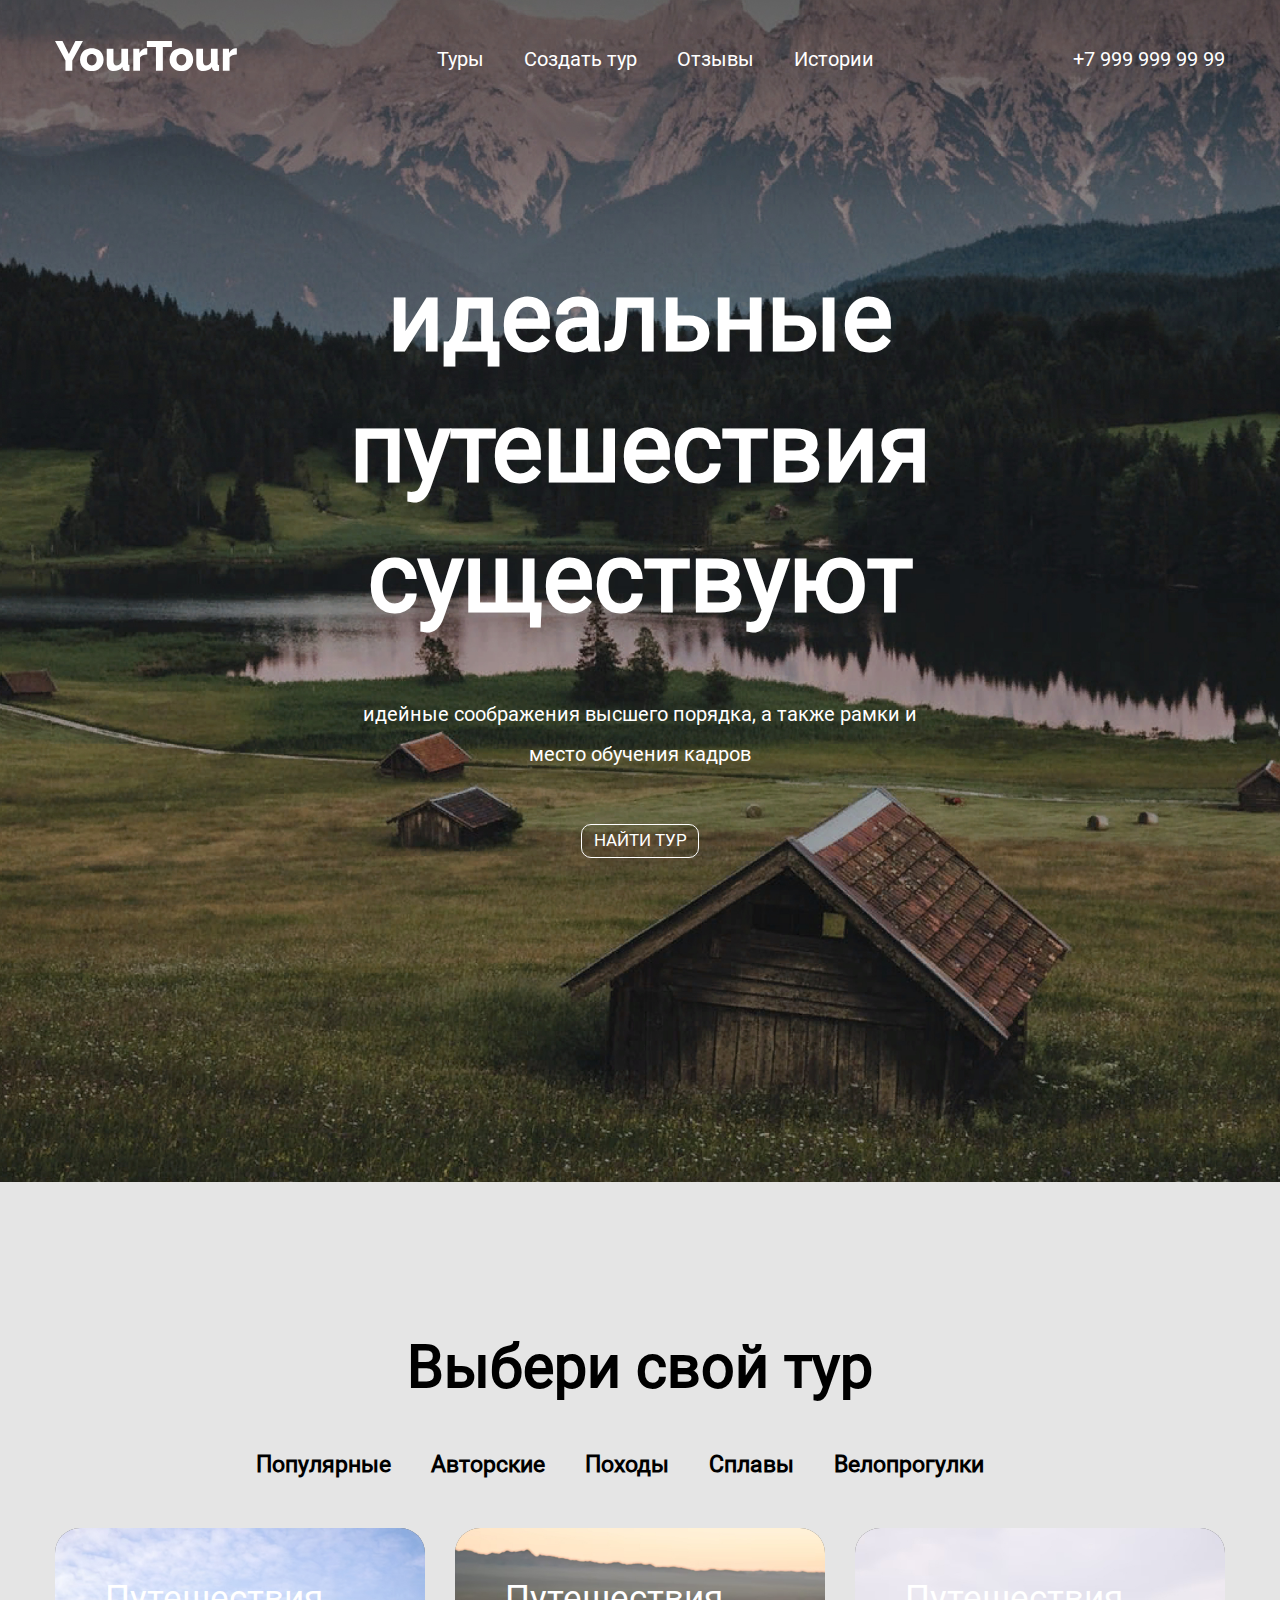
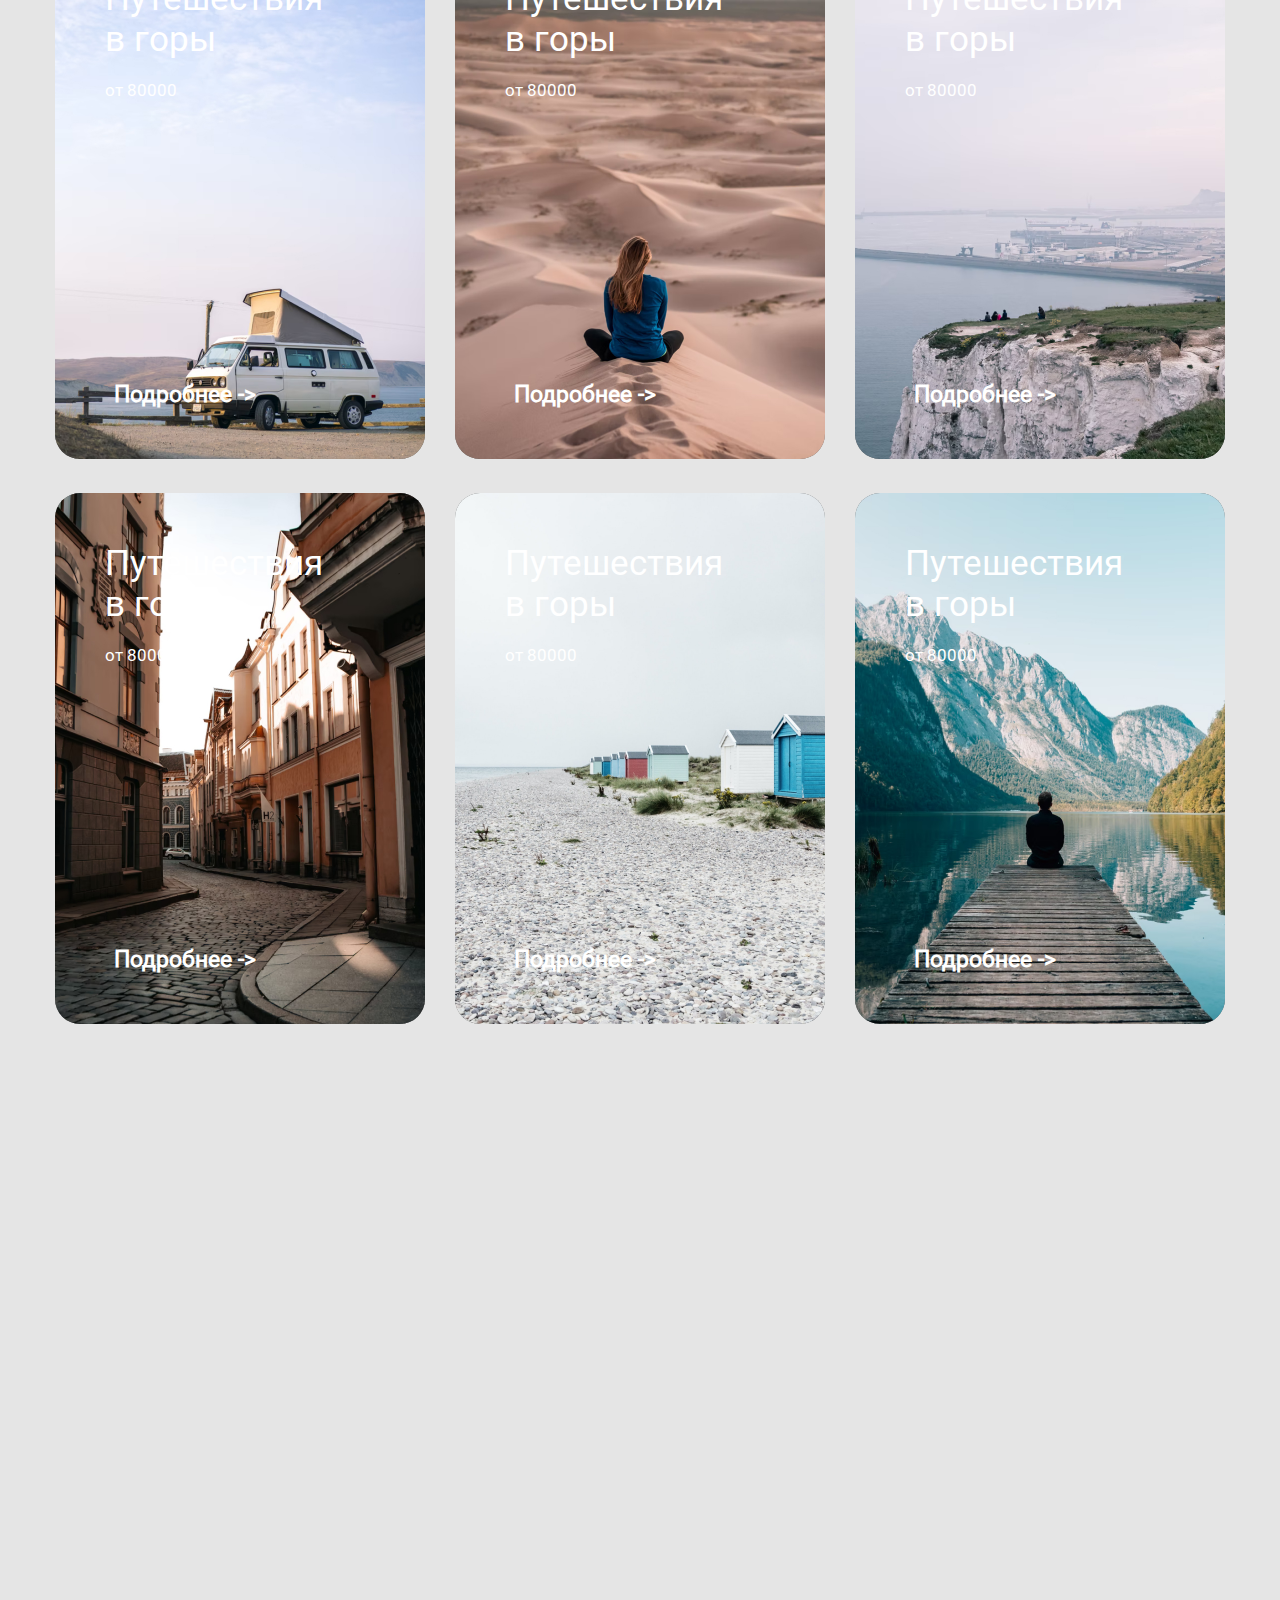
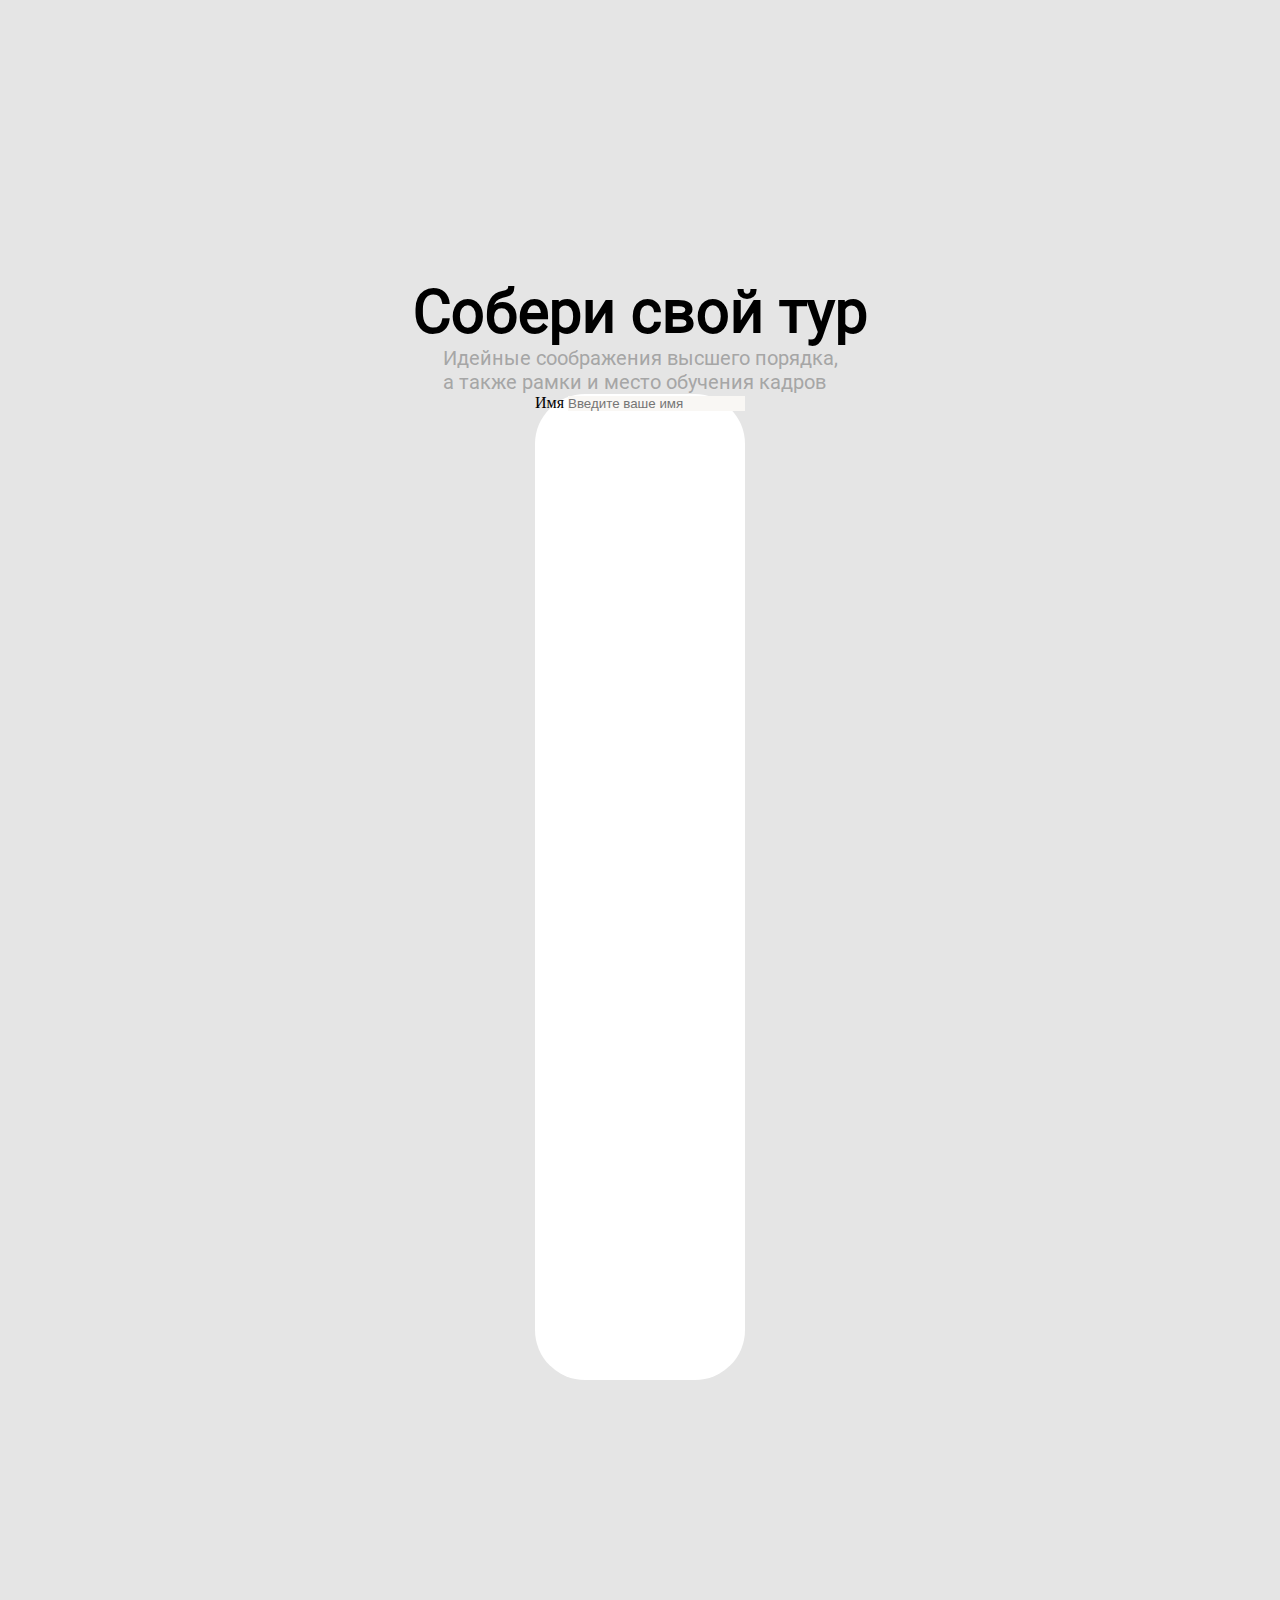
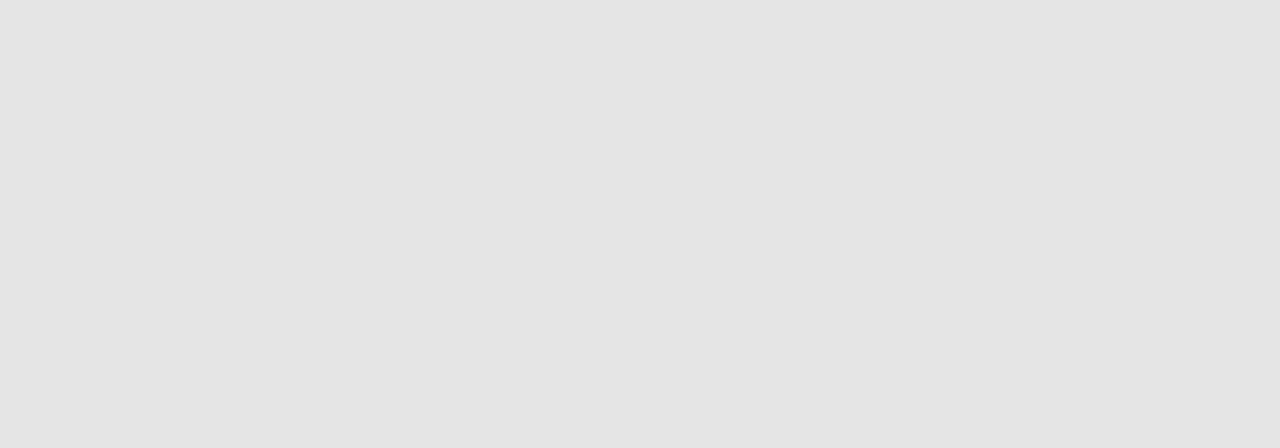
==== SNP/index.html @ 77f41a93 "Add files via upload" ====
<!DOCTYPE html>
<html lang="ru">
<head>
	<meta charset="UTF-8">
	<title>FE-internship</title>
	<link rel="stylesheet" href="./assets/css/style.css" type="text/css">
</head>
<body>
	<div class="wrapper">
    <div class="yourTour__page">
        <header>
          <div class="header__container container">
            <a href="#" class="header__logo"><img src="./assets/icons/YourTour.svg" alt="logo"></a>
            <nav class="header__menu">
              <div class="menu__body">
                <ul class="head-menu__list">
                  <li class="menu__item"><a class="menu__link" href="#">Туры</a></li>
                  <li class="menu__item"><a class="menu__link" href="#">Создать тур</a></li>
                  <li class="menu__item"><a class="menu__link" href="#">Отзывы</a></li>
                  <li class><a class="menu__link" href="#">Истории</a></li>
                </ul>
              </div>          
            </nav>
            <a href="#" class="header__telephone">
              +7 999 999 99 99
            </a>
          </div>
		    </header>
        <div class="yourTourpage">
          <div class="yourTourpage__container container">
            <div class="yourTourpage__body">
                <h1 class="yourTourpage__title">идеальные путешествия существуют</h1>
                <p class="yourTourpage__subtitle">идейные соображения высшего порядка, а также рамки и место обучения кадров</p>
                <a href="#" class="yourTourpage__button button">Найти тур</a>
            </div>
          </div> 
        </div>
    </div>

    <main>
      <section id = "ChooseYourTour__page" class="ChooseYourTour">
        <div class="chooseyourTour__container container">
          <div class="chooseYourTour__body">
            <h2 class="chooseYourTour__title title" >Выбери свой тур</h2>
            <ul class="CYT-menu__list">
              <li class="CYT__item"><a class="CYT__link" href="#ChooseYourTour__page">Популярные</a></li>
              <li class="CYT__item"><a class="CYT__link" href="#ChooseYourTour__page">Авторские</a></li>
              <li class="CYT__item"><a class="CYT__link" href="#ChooseYourTour__page">Походы</a></li>
              <li class="CYT__item"><a class="CYT__link" href="#ChooseYourTour__page">Сплавы</a></li>
              <li class="CYT__item"><a class="CYT__link" href="#ChooseYourTour__page">Велопрогулки</a></li>
            </ul>
            <ul class="CYT__Panels">
              <li class="CYT__panel">
                <img src="./assets/icons/card tour photo-1.jpg">
                <span class="panel_text">Путешествия<br>в горы</span>
                <span class="panel__text">от 80000</span>
                <span class="panel__btn btnbtn">Подробнее -></span>
              </li>
              <li class="CYT__panel">
                <img src="./assets/icons/card tour photo-2.jpg">
                <span class="panel_text">Путешествия<br>в горы</span>
                <span class="panel__text">от 80000</span>
                <span class="panel__btn btnbtn">Подробнее -></span>
              </li>
              <li class="CYT__panel">
                <img src="./assets/icons/card tour photo-3.jpg">
                <span class="panel_text">Путешествия<br>в горы</span>
                <span class="panel__text">от 80000</span>
                <span class="panel__btn btnbtn">Подробнее -></span>
              </li>
              <li class="CYT__panel">
                <img src="./assets/icons/card tour photo-4.jpg">
                <span class="panel_text">Путешествия<br>в горы</span>
                <span class="panel__text">от 80000</span>
                <span class="panel__btn btnbtn">Подробнее -></span>
              </li>
              <li class="CYT__panel">
                <img src="./assets/icons/card tour photo-5.jpg">
                <span class="panel_text">Путешествия<br>в горы</span>
                <span class="panel__text">от 80000</span>
                <span class="panel__btn btnbtn">Подробнее -></span>
              </li>
              <li class="CYT__panel">
                <img src="./assets/icons/card tour photo-6.jpg">
                <span class="panel_text">Путешествия<br>в горы</span>
                <span class="panel__text">от 80000</span>
                <span class="panel__btn btnbtn">Подробнее -></span>
              </li>
            </ul>
          </div>
        </div>
      </section>

      <section id="assembleYourTour" class="assembleyourtour">
        <div class="assembleyourtour__container container">
          <div class="assembleyourtour__body">
            <h2 class="assembleyourtour__title title">Собери свой тур</h2>
            <p class="assembleyourtour__description description">Идейные соображения высшего порядка,<br>а также рамки и место обучения кадров</p>

            <div class="AYT__form">
              <ul class="AYT__form__items">
                <li class="AYT__form__item">
                  <span class="AYT__item__label">Имя</span>
                  <input type="text" placeholder="Введите ваше имя">
                </li>
              </ul>
            </div>
          </div>
        </div>
      </section>
    </main>
	</div>
</body>
---- SNP/assets/css/style.css ----
@font-face {
    font-family: 'Roboto';
    font-style: normal;
    src: url('../fonts/Roboto/Roboto-Regular.ttf');
}


*, *::before, *::after {
    margin: 0;
    padding: 0;
    border: 0;
    box-sizing: border-box;
  }

ul, ol, li {
    list-style-type: none;
}
h1, h2, h3, h4, h5, h6 {
    font-weight: inherit;
    font-size: inherit;
}
.wrapper {
	min-height: 100%;
	overflow: hidden;
	display: flex;
	flex-direction: column;
}
.container {
	max-width: 1170px;
	padding: 15px;
	margin: 0px auto;
	box-sizing: content-box;
}
body {
   background-color:  #E5E5E5;
}
.title {
    font-family: 'Roboto', sans-serif;
    font-weight: 700;
    font-size: 59px;
    color: #000;
}
.button {
	display: block;
	text-transform: uppercase;
	font-family:'Roboto', sans-serif;
	font-size: 17px;
	font-weight: 400;
	text-align: center;
	color: #fff;
    padding: 5px;
}

.yourTour__page {
    background-image: url(../img/header-img.jpg);
    background-size: cover;
  -moz-background-size: cover;
  background-position: center;
}
/*Header*/
header {
    position:relative;
    width: 100%;
    left: 0;
    top: 0;
    z-index: 50;
  }
.header__logo {
	font-size: 25px;
	font-weight: 600;
    color: #000;
}
.header__container {
	display: flex;
	min-height: 88px;
	align-items: center;
	justify-content: space-between;
}
.header__menu {
	display: flex;
	justify-content: space-between;
} 
.head-menu__list {
	display: flex;	
	flex-wrap: wrap;
}
.menu__item {
	margin: 0px 40px 0px 0px;
}

.menu__link {
    font-family: 'Roboto', sans-serif;
    text-decoration: none;
    font-weight: 400;
	font-size: 20px;
    font-weight: calc(42 / 20 * 100%);
	color: #fff;
}
.menu__link:hover {
    border-bottom: 2px solid #fff;
}
main {
  flex: 1 1 auto;
 }
.header__telephone {
    font-family: 'Roboto', sans-serif;
    text-decoration: none;
	font-size: 20px;
    font-weight: 400;
	color: #fff;
}
/*yourTourPage*/
.yourTourpage {
    position:relative;

 }
  
 .yourTourpage__body {
    padding: 119px 0 309px 0;
    position: relative;
    z-index: 2;
    display: flex;
    flex-direction: column;
    align-items: center;
 }
  
 .yourTourpage__body > *:not(:last-child) {
    padding: 0 0 50px 0;
 }

 .yourTourpage__title {
    text-align: center;
    max-width: 768px;
    font-family: 'Roboto', sans-serif;
    font-size: 96px;
    font-weight: 700;
    line-height: calc(82 / 60 * 100%);
    color: #fff;
 }
  
 .yourTourpage__subtitle {
    text-align: center;
    max-width: 562px;
    font-family: 'Roboto', sans-serif;
    font-weight: 400;
	font-size: 20px;
    line-height: calc(44 / 22 * 100%);
	color: #fff;
 }

.yourTourpage__button {
    border: 1px solid #fff;
    text-decoration: none;
    border-radius: 10px;
    padding: 5px, 20px, 5px, 20px;
    height: 34px;
    min-width: 118px;
} 
.yourTourpage__button:hover {
    text-decoration: none;
    color: #000;
	background-color: #fff;
}
 .yourTourpage__background {
    position: absolute;
    width: 100%;
    height: auto;
    top: 0;
    left: 0;
 }
 .yourTourpage__background img {
    object-position: bottom;
 }


 /*ChooseYourTour*/
 .ChooseYourTour {
    position:relative;
 }
 .chooseYourTour__body {
    padding: 135px 0 135px 0;
    position: relative;
    z-index: 2;
    display: flex;
    flex-direction: column;
    align-items: center;
 }
  
 .chooseYourTour__body > *:not(:last-child) {
    padding: 0 0 50px 0;
 }

 .CYT-menu__list {
     display: flex;
     flex-wrap: wrap;
 }
.CYT__item {
  margin: 0px 40px 0px 0px;  
} 
.CYT__link {
    font-family: 'Roboto', sans-serif;
    font-weight: 700;
	font-size: 23px;
    text-decoration: none;
    font-weight: calc(42 / 20 * 100%);
	color: #000;
}
.CYT__link:hover {
    border-bottom: 2px solid #000;
    transition: all 0,3s;
}
.CYT__link:active {
    border-bottom: 2px solid #EFA501;
    color: #EFA501;
}
.CYT__Panels {
    display: flex;
    justify-content: space-between;
    flex-wrap: wrap;
}
.CYT__panel {
    position: relative;
    display: inline-block;
    cursor: pointer;
}
.CYT__panel img {
    background: linear-gradient(360deg, rgba(0, 0, 0, 0.6) 0%,
    rgba(0, 0, 0, 0.08) 48.44%, rgba(0, 0, 0, 0.6) 100%);
}
.panel_text {
    left: 0;
    position: absolute;
    top: 50px;
    width: 100%;
    left: 50px;
    font-family: 'Roboto', sans-serif;
    font-size: 35px;
    font-weight: 500;
    color: #fff;
}
.panel__text {
    left: 0;
    position: absolute;
    top: 152px;
    width: 100%;
    left: 50px;
    font-family: 'Roboto', sans-serif;
    font-size: 17px;
    font-weight: 400;
    color: #fff;
}
.panel__btn {
    display: flex;
    justify-content: center;
    max-width: 199px;
    max-height: 42;
    text-align: center;
}
.btnbtn {
    left: 0;
    position: absolute;
    top: 453px;
    width: 100%;
    left: 30px;
    font-family: 'Roboto', sans-serif;
    font-size: 23px;
    font-weight: 700;
    color: #fff;
}
.CYT__panel:hover img {
    box-shadow: 0px 2px 5px 2px rgba(0,0,0,0.6);
}
.CYT__panel:hover .panel__btn {
    border: 1px solid #286562;
    background-color: #286562;
    border-radius: 50px; 
    transition: all 0,3s ease 0;
}

.CYT__panel img {
    max-width: 370px;
    max-height: 531px;
    border-radius: 25px;
background-size: cover;
-moz-background-size: cover;
background-position: center;
    margin-bottom: 30px;
}

@media screen and (width: 1024px) {
    .CYT__panel {
        min-width: 450px;
    }
    
}


/*assembleyourtour*/
.assembleyourtour {
    position:relative;
 }
.assembleyourtour__body {
    padding: 654px 0 653px 0;
    position: relative;
    z-index: 3;
    display: flex;
    flex-direction: column;
    align-items: center;
}
.description {
    font-family: 'Roboto', sans-serif;
    font-size: 20px;
    font-weight: 400;
    color: #A6A6A6;
    /*margin-top: 30px;*/
}
.AYT__form {
    max-width: 1170px;
    min-height: 986px;
    border-radius: 50px;
    background-color: #fff;
}
.AYT__form__item {
    
}
input {
    background-color: #F9F7F4;
}
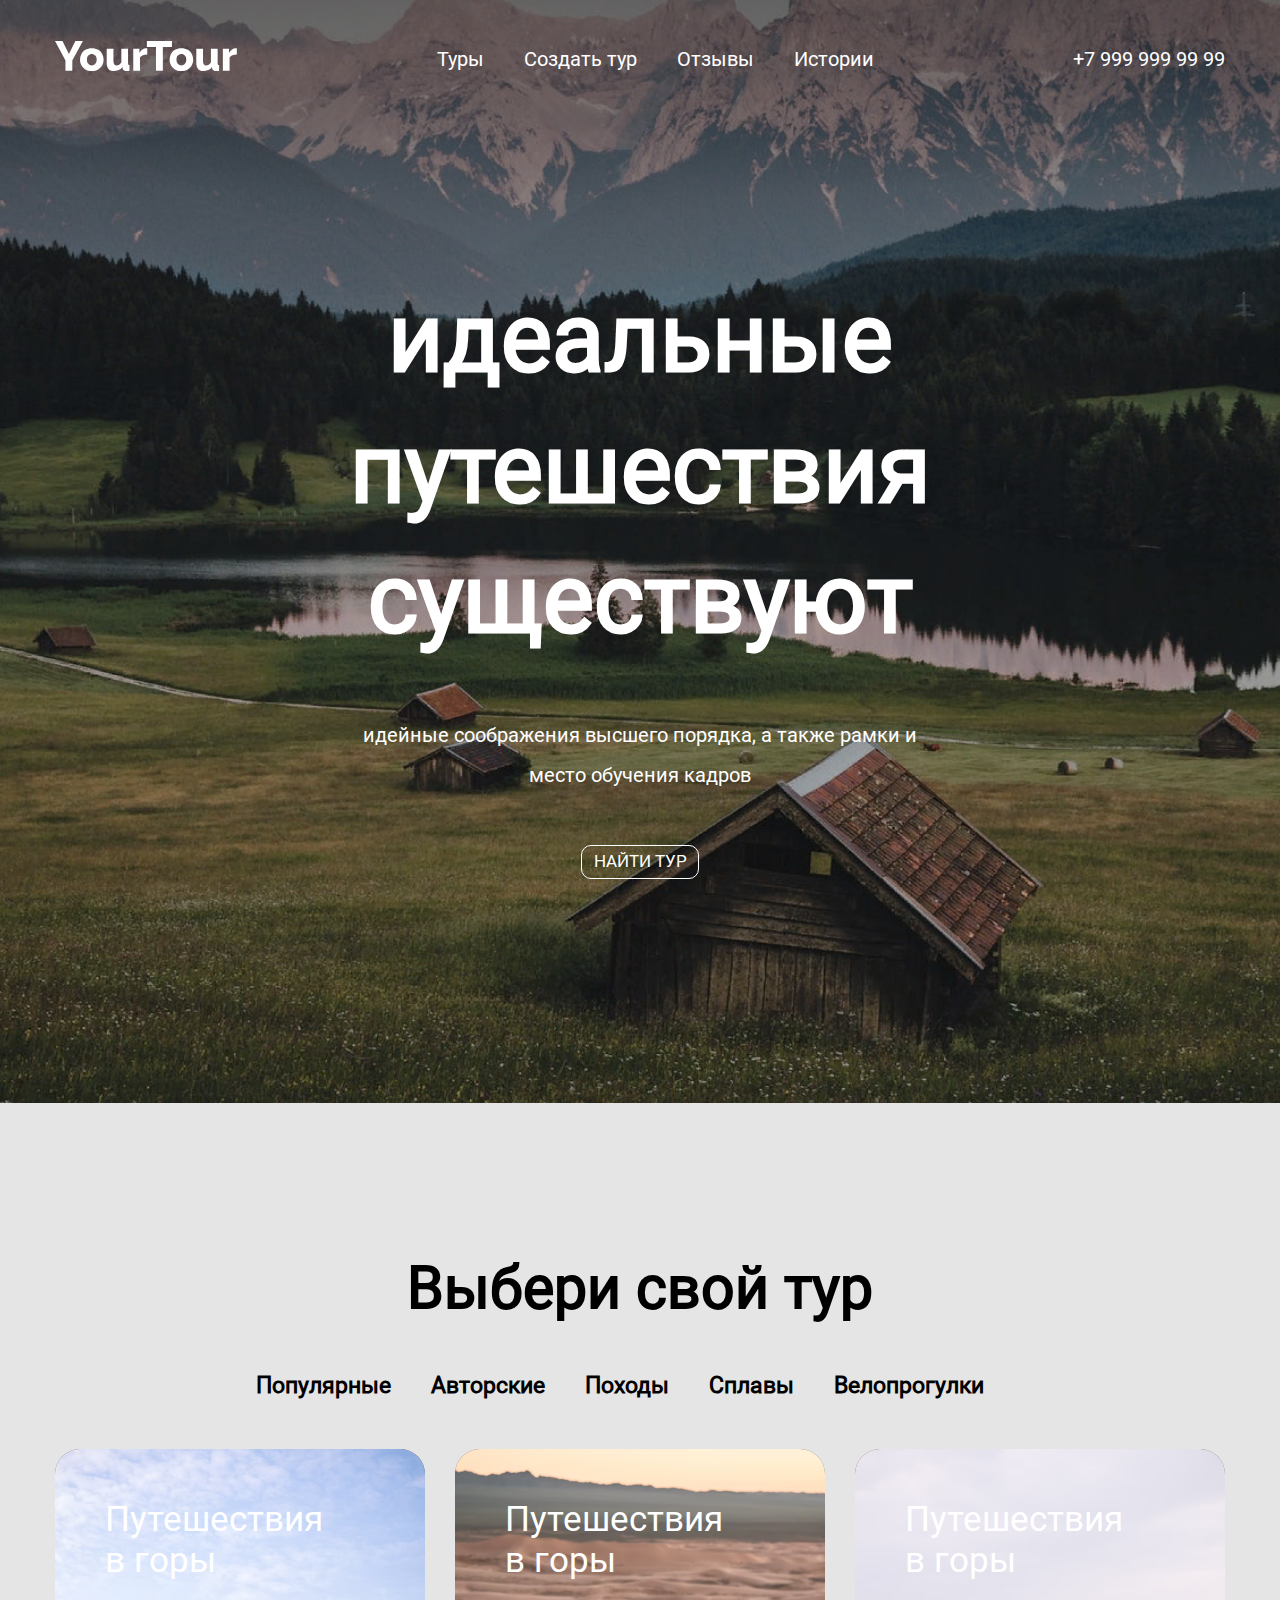
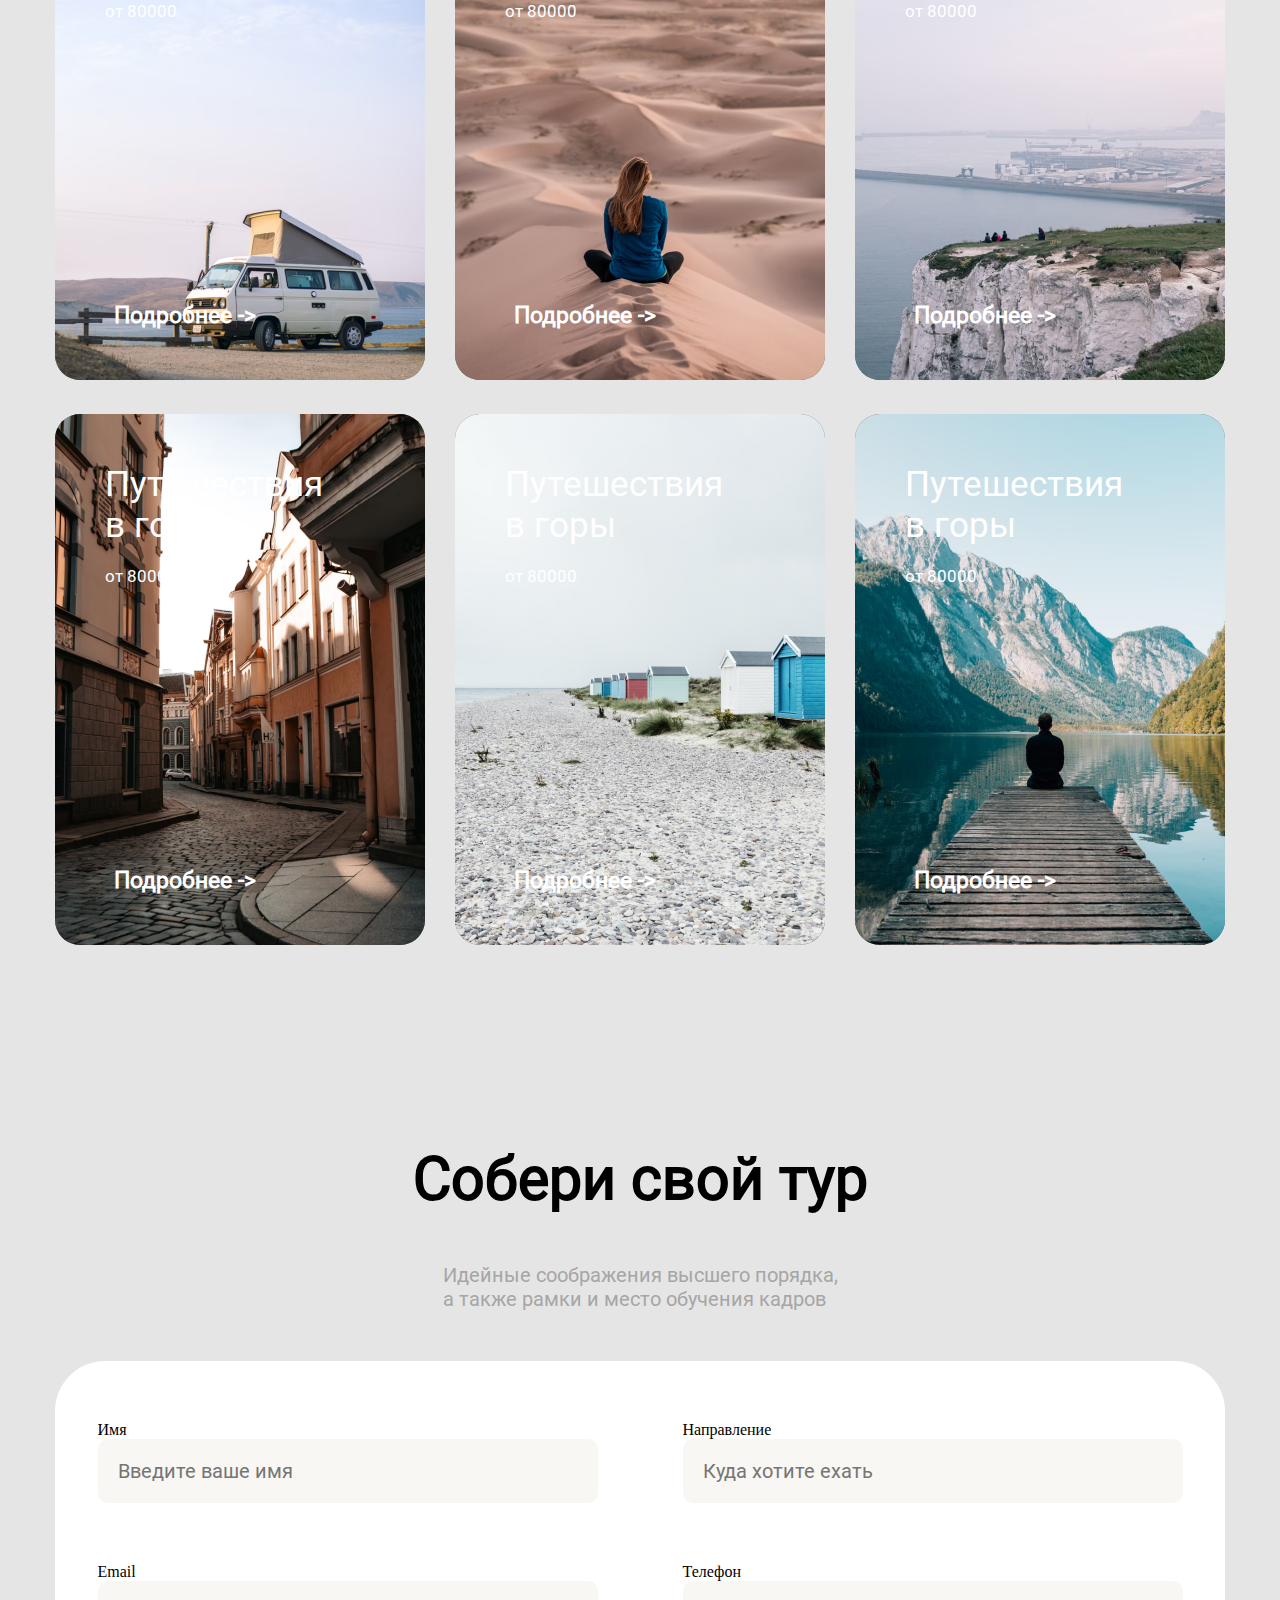
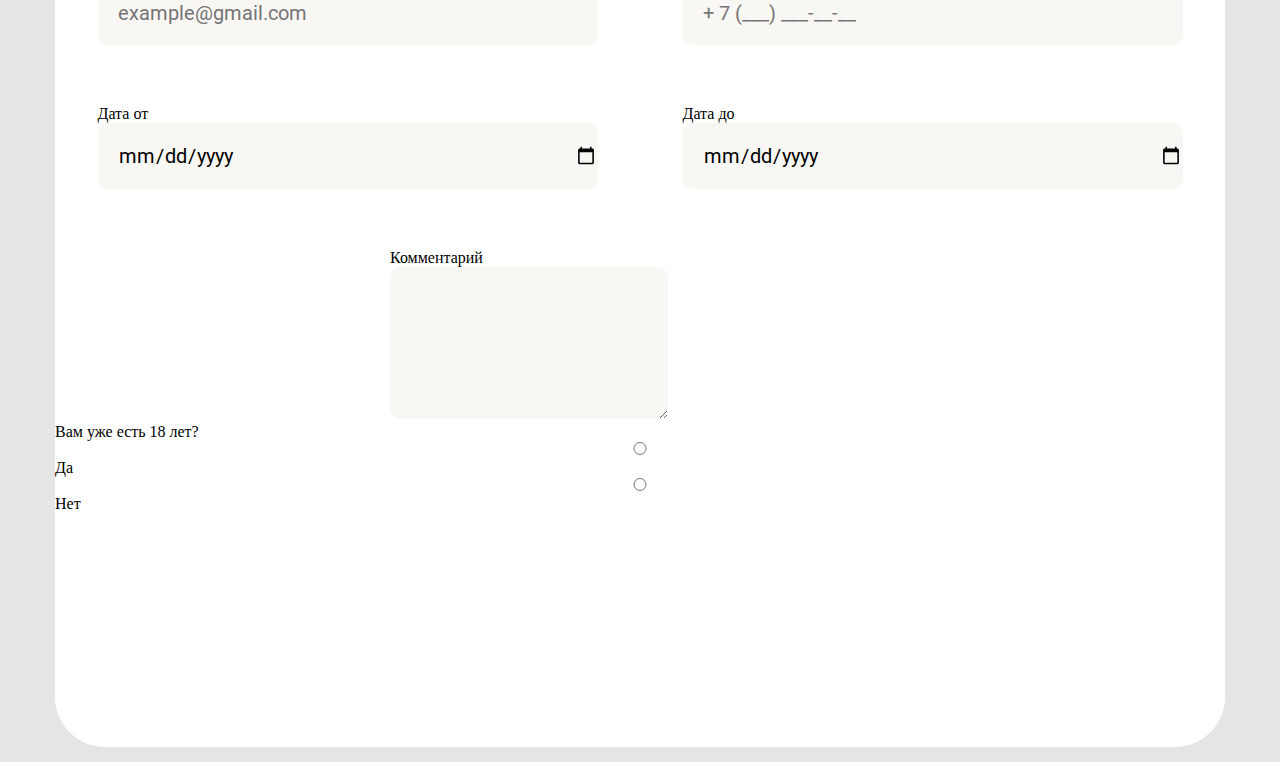
==== commit 015e8363: "Add files via upload" ====
--- a/SNP/index.html
+++ b/SNP/index.html
@@ -29,7 +29,7 @@
         <div class="yourTourpage">
           <div class="yourTourpage__container container">
             <div class="yourTourpage__body">
-                <h1 class="yourTourpage__title">идеальные путешествия существуют</h1>
+                <h1 class="yourTourpage__title">идеальные<br>путешествия<br>существуют</h1>
                 <p class="yourTourpage__subtitle">идейные соображения высшего порядка, а также рамки и место обучения кадров</p>
                 <a href="#" class="yourTourpage__button button">Найти тур</a>
             </div>
@@ -98,12 +98,51 @@
             <p class="assembleyourtour__description description">Идейные соображения высшего порядка,<br>а также рамки и место обучения кадров</p>
 
             <div class="AYT__form">
-              <ul class="AYT__form__items">
-                <li class="AYT__form__item">
-                  <span class="AYT__item__label">Имя</span>
+              <div class="AYT__form__items">
+                <div class="AYT__form__item">
+                  <p class=".AYT__item__label">Имя</p>
                   <input type="text" placeholder="Введите ваше имя">
-                </li>
-              </ul>
+                </div>
+                <div class="AYT__form__item">
+                  <p class=".AYT__item__label">Направление</p>
+                  <input name="city" list="cities" placeholder="Куда хотите ехать"/>
+                <datalist id="cities">
+                  <option value="Москва" />
+                  <option value="Лондон" />
+                  <option value="Берлин" />
+                  <option value="Нью-Йорк" />
+                  <option value="Буэнос-Айрес" />
+                </datalist>
+                </div>
+                <div class="AYT__form__item">
+                  <p class=".AYT__item__label">Email</p>
+                  <input type="text" placeholder="example@gmail.com">
+                </div>
+                <div class="AYT__form__item">
+                  <p class=".AYT__item__label">Телефон</p>
+                  <input type="tel" placeholder="+ 7 (___) ___-__-__">
+                </div>
+                <div class="AYT__form__item">
+                  <p class=".AYT__item__label">Дата от</p>
+                  <input type="date">
+                </div>
+                <div class="AYT__form__item">
+                  <p class=".AYT__item__label">Дата до</p>
+                  <input type="date">
+                </div>
+                <div class="AYT__form__item">
+                  <p class=".AYT__item__label">Комментарий</p>
+                  <textarea></textarea>
+                </div>
+              </div>
+              <div class="AYT__form__panel">
+                <p>Вам уже есть 18 лет?</p>
+                <input type="radio" class="radio" id="radio" />
+                  <label for="radio">Да</label>
+
+                <input type="radio" class="radio" id="radio" />
+                  <label for="radio">Нет</label>
+              </div>
             </div>
           </div>
         </div>
--- a/SNP/assets/css/style.css
+++ b/SNP/assets/css/style.css
@@ -54,9 +54,12 @@
 .yourTour__page {
     background-image: url(../img/header-img.jpg);
     background-size: cover;
-  -moz-background-size: cover;
-  background-position: center;
-}
+     -moz-background-size: cover;
+    background-position: center;
+    
+}
+
+
 /*Header*/
 header {
     position:relative;
@@ -116,7 +119,7 @@
  }
   
  .yourTourpage__body {
-    padding: 119px 0 309px 0;
+    padding: 140px 0 209px 0;
     position: relative;
     z-index: 2;
     display: flex;
@@ -161,16 +164,7 @@
     color: #000;
 	background-color: #fff;
 }
- .yourTourpage__background {
-    position: absolute;
-    width: 100%;
-    height: auto;
-    top: 0;
-    left: 0;
- }
- .yourTourpage__background img {
-    object-position: bottom;
- }
+
 
 
  /*ChooseYourTour*/
@@ -223,6 +217,7 @@
     display: inline-block;
     cursor: pointer;
 }
+
 .CYT__panel img {
     background: linear-gradient(360deg, rgba(0, 0, 0, 0.6) 0%,
     rgba(0, 0, 0, 0.08) 48.44%, rgba(0, 0, 0, 0.6) 100%);
@@ -287,12 +282,7 @@
     margin-bottom: 30px;
 }
 
-@media screen and (width: 1024px) {
-    .CYT__panel {
-        min-width: 450px;
-    }
-    
-}
+
 
 
 /*assembleyourtour*/
@@ -300,29 +290,105 @@
     position:relative;
  }
 .assembleyourtour__body {
-    padding: 654px 0 653px 0;
+    /*padding: 654px 0 653px 0;*/
     position: relative;
     z-index: 3;
     display: flex;
     flex-direction: column;
     align-items: center;
 }
+.assembleyourtour__body > *:not(:last-child) {
+    padding: 0 0 50px 0;
+ }
 .description {
     font-family: 'Roboto', sans-serif;
     font-size: 20px;
     font-weight: 400;
     color: #A6A6A6;
-    /*margin-top: 30px;*/
 }
 .AYT__form {
-    max-width: 1170px;
+    width: 100%;
     min-height: 986px;
     border-radius: 50px;
     background-color: #fff;
 }
+.AYT__form__items {
+   display: flex;
+   justify-content: space-around;
+   align-items: center;
+   flex-wrap: wrap; 
+}
 .AYT__form__item {
-    
-}
+    margin-top: 60px;
+    width: 500px;
+    min-width: 278px;
+}
+.AYT__item__label {
+    color:#1B1F2B;
+    font-family: 'Roboto', sans-serif;
+    font-size: 20px;
+}
+
 input {
     background-color: #F9F7F4;
-}
+	border-radius: 10px;	
+	padding: 20px 0px 20px 20px;
+	flex: 1 1 auto;
+	max-height: 68px;
+    width: 100%;
+	font-family: 'Roboto',sans-serif;
+	font-size: 20px;
+}
+textarea{
+	border-radius: 10px;	
+	background-color: #F9F7F4;
+	padding: 20px 0px 20px 20px;
+	font-family: 'OpenSans-Bold',sans-serif;
+	font-size: 20px;
+	flex: 0 1 100%;;
+	height: 152px;
+    min-width: 278px;
+}
+
+
+
+
+@media(max-width: 1024px){
+    .CYT__Panels {
+    display: flex;
+    justify-content: space-between;
+    align-items: center;
+    flex-wrap: wrap;
+    }
+    .CYT__panel img {
+        min-width: 450px;
+    }
+}
+
+
+@media(max-width: 360px) {
+    .yourTourpage__title {
+        font-size: 34px;
+    }
+    .yourTourpage__subtitle {
+        font-size: 16px;
+    }
+    .head-menu__list {
+        display: none;
+    }
+    .yourTour__page { 
+        max-height: 488px;
+    }
+    .yourTourpage__subtitle {
+        font-size: 16px;
+    }
+    .CYT__Panels {
+        display: flex;
+        justify-content: space-evenly;
+        align-items: center;
+        flex-wrap: wrap;
+        }
+    .CYT__panel img {
+        min-width: 318px;
+    } 
+}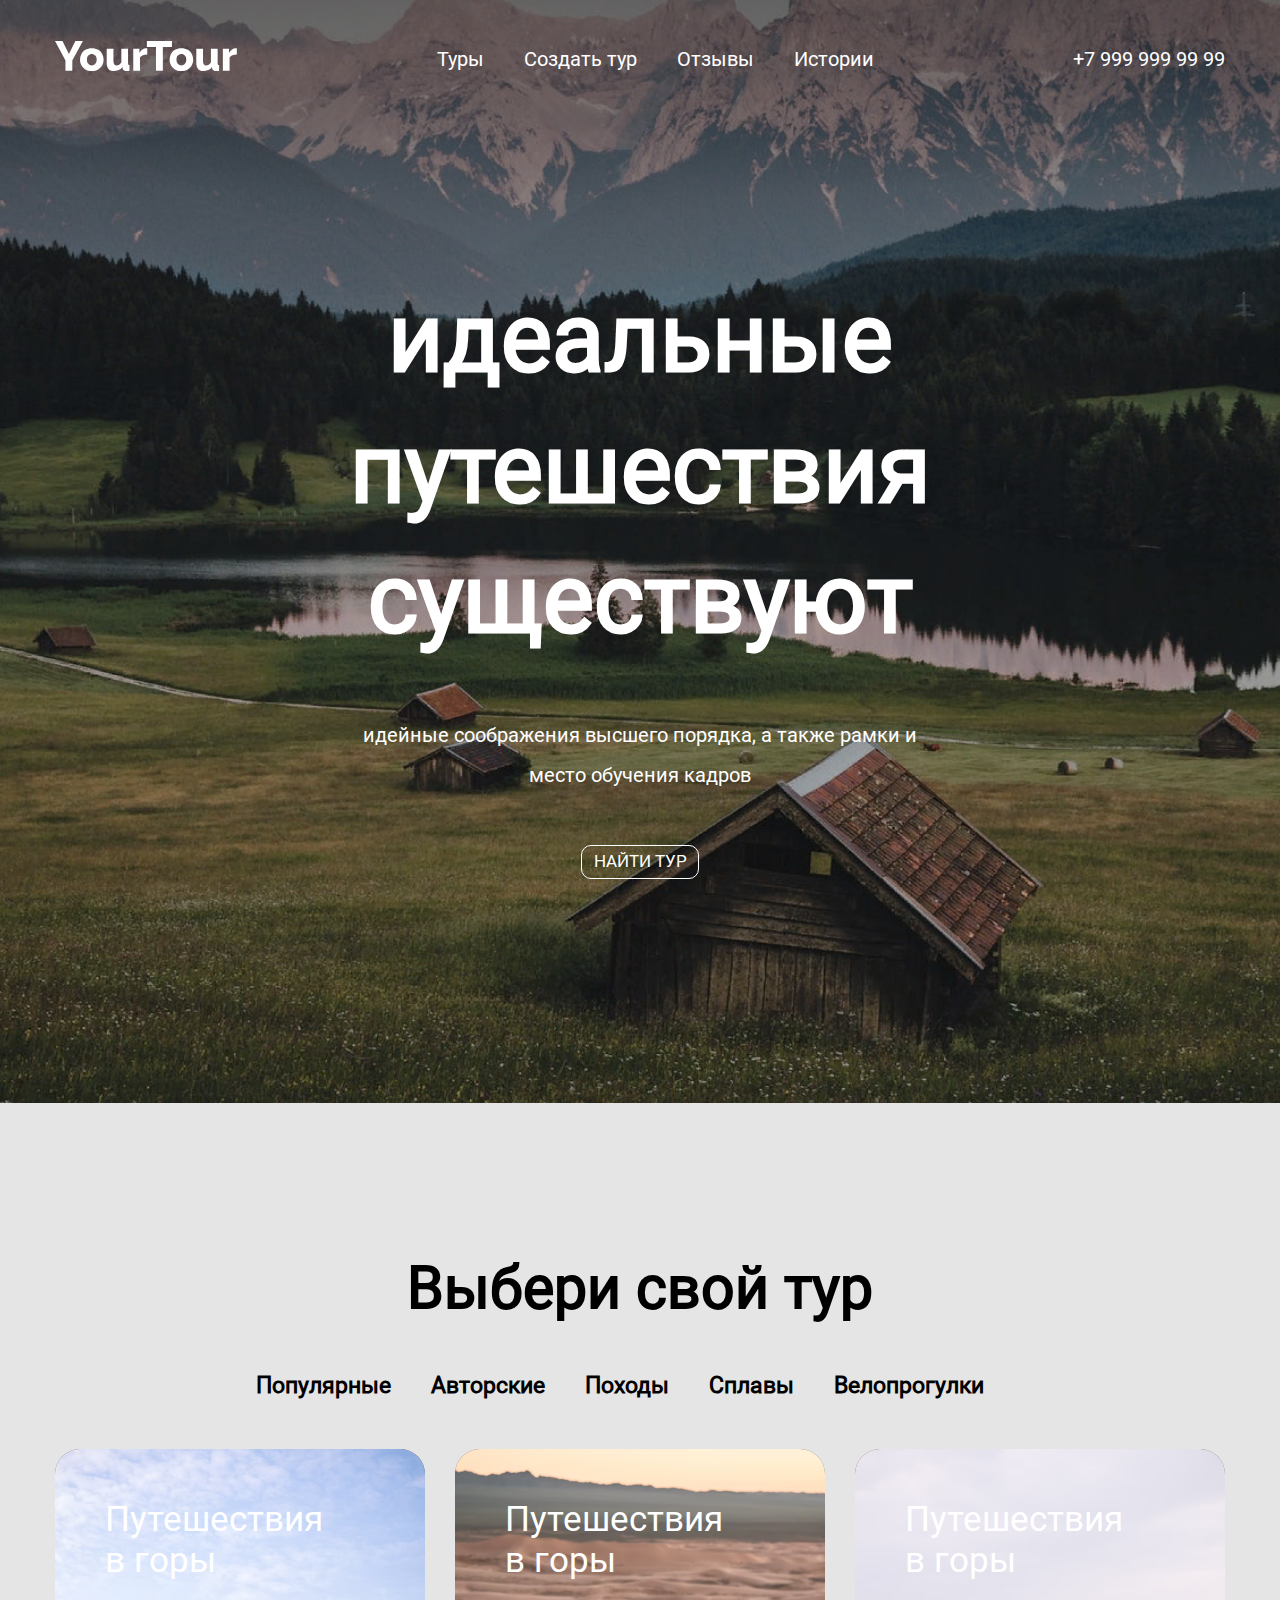
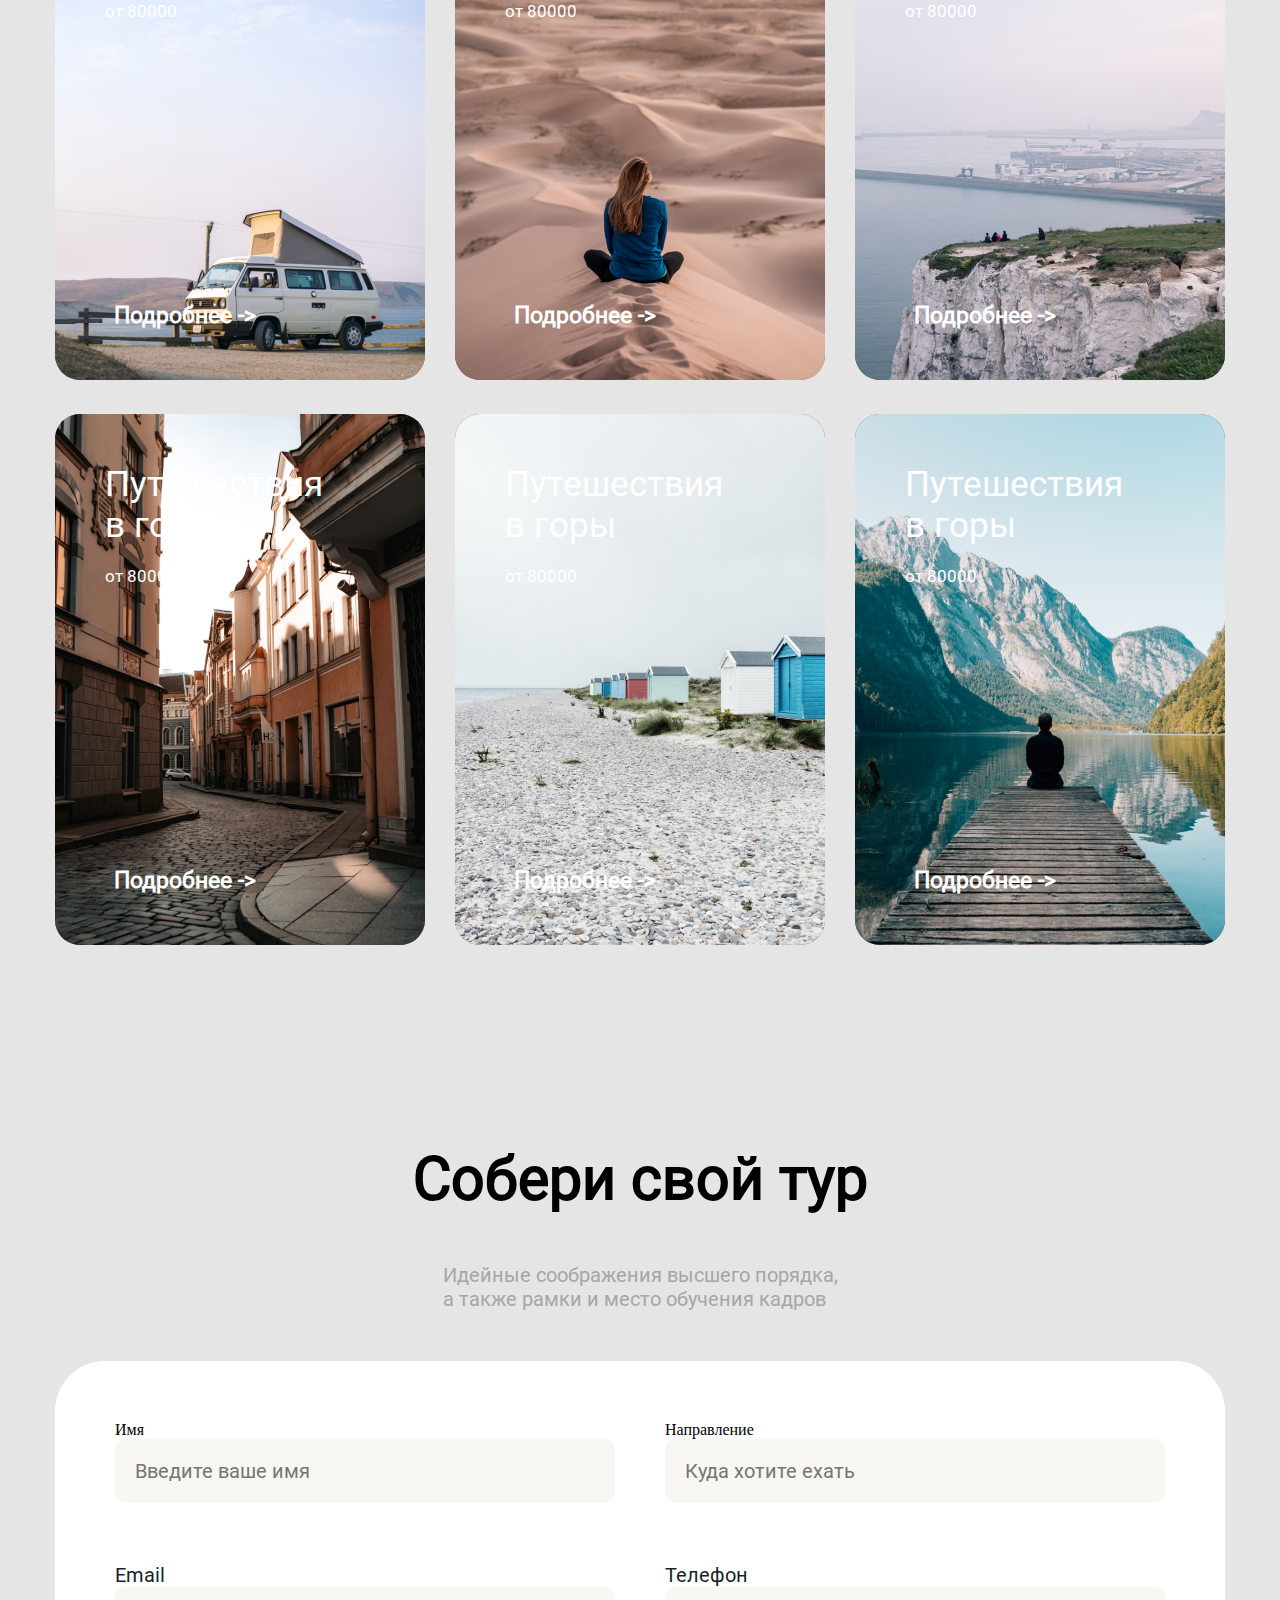
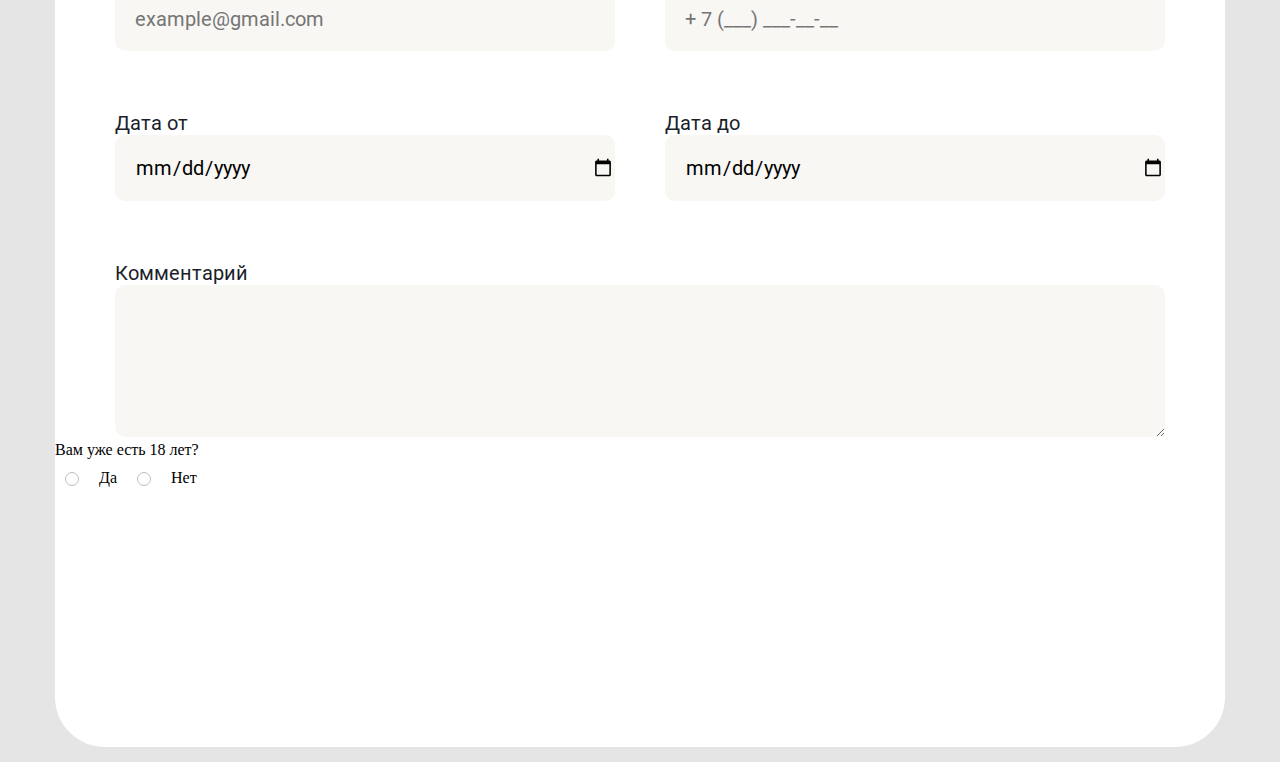
==== commit fb9ec1a1: "Add files via upload" ====
--- a/SNP/index.html
+++ b/SNP/index.html
@@ -115,35 +115,46 @@
                 </datalist>
                 </div>
                 <div class="AYT__form__item">
-                  <p class=".AYT__item__label">Email</p>
+                  <p class="AYT__item__label">Email</p>
                   <input type="text" placeholder="example@gmail.com">
                 </div>
                 <div class="AYT__form__item">
-                  <p class=".AYT__item__label">Телефон</p>
+                  <p class="AYT__item__label">Телефон</p>
                   <input type="tel" placeholder="+ 7 (___) ___-__-__">
                 </div>
                 <div class="AYT__form__item">
-                  <p class=".AYT__item__label">Дата от</p>
+                  <p class="AYT__item__label">Дата от</p>
                   <input type="date">
                 </div>
                 <div class="AYT__form__item">
-                  <p class=".AYT__item__label">Дата до</p>
+                  <p class="AYT__item__label">Дата до</p>
                   <input type="date">
                 </div>
-                <div class="AYT__form__item">
-                  <p class=".AYT__item__label">Комментарий</p>
+                <div class="AYT__form__komm">
+                  <p class="AYT__item__label">Комментарий</p>
                   <textarea></textarea>
                 </div>
               </div>
               <div class="AYT__form__panel">
                 <p>Вам уже есть 18 лет?</p>
-                <input type="radio" class="radio" id="radio" />
-                  <label for="radio">Да</label>
-
-                <input type="radio" class="radio" id="radio" />
-                  <label for="radio">Нет</label>
-              </div>
+                <ul class="radio-group">
+                  	    <li>
+                  	        <input id="choice-a" name="g" type="radio">
+                  	          <label for="choice-a">
+                  	              <span><span></span></span>
+                  	                Да
+                  	          </label>
+                  	    </li>
+                  	    <li>
+                  	        <input id="choice-b" name="g" type="radio">
+                  	          <label for="choice-b">
+                  	              <span><span></span></span>
+                  	                Нет
+                  	          </label>
+                  	    </li>
+                </ul>
             </div>
+          </div>
           </div>
         </div>
       </section>
--- a/SNP/assets/css/style.css
+++ b/SNP/assets/css/style.css
@@ -313,8 +313,11 @@
     background-color: #fff;
 }
 .AYT__form__items {
+margin-left: 60px;
+   max-width: 1050px;
+   box-sizing: content-box; 
    display: flex;
-   justify-content: space-around;
+   justify-content: space-between;
    align-items: center;
    flex-wrap: wrap; 
 }
@@ -328,7 +331,10 @@
     font-family: 'Roboto', sans-serif;
     font-size: 20px;
 }
-
+.AYT__form__komm {
+    margin-top: 60px;
+    width: 100%;
+}
 input {
     background-color: #F9F7F4;
 	border-radius: 10px;	
@@ -347,8 +353,54 @@
 	font-size: 20px;
 	flex: 0 1 100%;;
 	height: 152px;
+    width: 100%;
     min-width: 278px;
 }
+.radio-group {
+    display: flex;
+}
+	ul.radio-group li {
+    	    position: relative;
+    	    list-style: none;
+    	    padding: 10px;
+    	}
+    	 
+    	input[type="radio"] {
+    	  opacity: 0;
+    	  position: absolute;
+    	}
+    	 
+    	/* Соответствует прямому потомку лейбла, которому предшествует a
+    	   радио-кнопка */
+    	input[type="radio"] + label > span {
+    	  position: relative;
+    	  border-radius: 12px;
+    	  width: 14px;
+    	  height: 14px;
+    	  background-color: #FFFFFF;
+    	  border: 1px solid #bcbcbc;
+    	  margin: 0 1em 0 0;
+    	  display: inline-block;
+    	  vertical-align: middle;
+    	}
+    	 
+    	 
+    	 
+    	/* Соответствует промежутку, содержавшему прямым потомком
+    	   из лейбла, которому предшествует проверенная радио-кнопка */
+    	input[type="radio"]:checked + label > span span {
+    	   display: inline-block;
+    	    width: 6px;
+    	    height: 6px;
+    	    position: absolute;
+    	    left: 3px;
+    	    top: 3px;
+    	    border-radius: 4px;
+    	    border: none;
+    	    background: #286562;
+    	}
+
+
 
 
 
